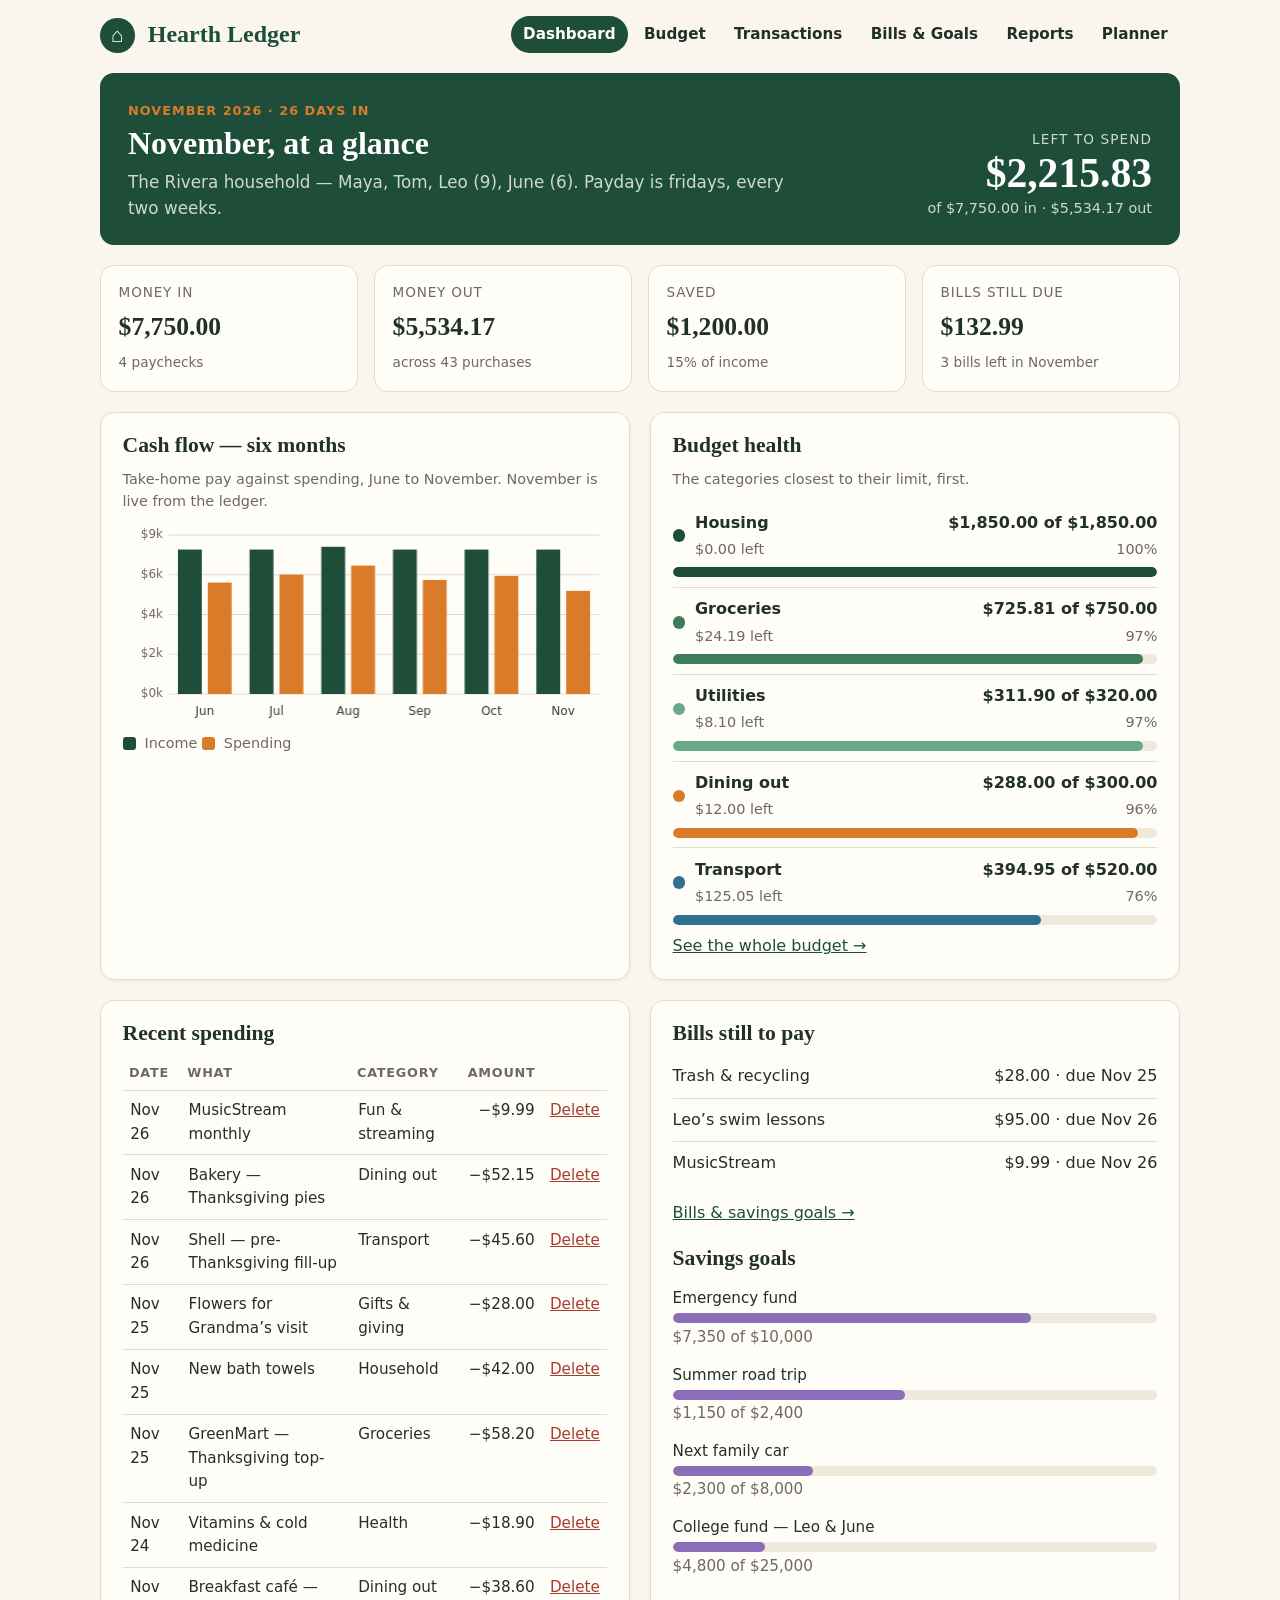
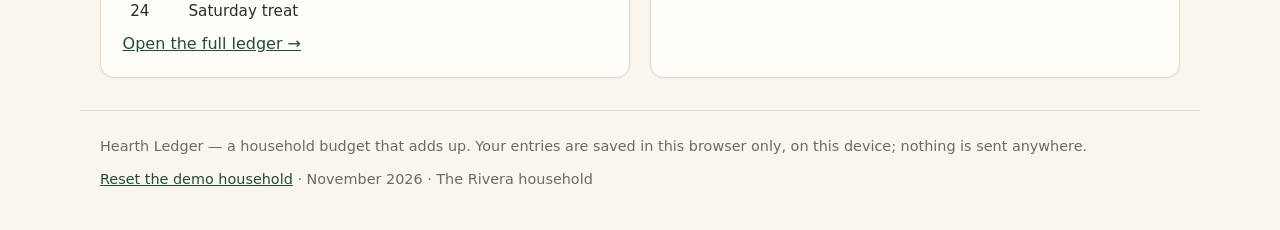
==== reference/app/index.html @ 168742b7 "Reference files for Doubao round 1 optimization (household budget)" ====
<!doctype html>
<html lang="en">
<head>
<meta charset="utf-8">
<meta name="viewport" content="width=device-width, initial-scale=1">
<meta name="description" content="Hearth Ledger — a household budget site: the month at a glance, budgets by category, a ledger, bills, savings goals, reports and a 50/30/20 planner. Runs offline, from its own files.">
<title>Hearth Ledger — a household budget that adds up</title>
<link rel="icon" href="favicon.svg" type="image/svg+xml">
<link rel="stylesheet" href="style.css">
<script type="module" src="main.js"></script>
</head>
<body>
<header class="site-header">
  <a class="brand" href="#/"><span class="brand-mark" aria-hidden="true">⌂</span> Hearth Ledger</a>
  <nav class="site-nav" aria-label="Sections">
    <a href="#/">Dashboard</a>
    <a href="#/budget">Budget</a>
    <a href="#/transactions">Transactions</a>
    <a href="#/bills">Bills &amp; Goals</a>
    <a href="#/reports">Reports</a>
    <a href="#/plan">Planner</a>
  </nav>
</header>
<main id="app" class="page"></main>
<footer class="site-footer">
  <p>Hearth Ledger — a household budget that adds up. Your entries are saved in this browser only, on this device; nothing is sent anywhere.</p>
  <p><button class="link-button" data-action="reset-data">Reset the demo household</button> · November 2026 · The Rivera household</p>
</footer>
</body>
</html>
---- reference/app/style.css ----
/* Hearth Ledger — the look.
 *
 * Warm paper, deep green, amber: a kitchen-table ledger, not a bank portal.
 * System fonts only, so the site needs no font files and no network.
 * Layout: a centred column, cards for each block, two-column grids that
 * collapse to one column on a phone. */

:root {
  --paper: #faf6ee;
  --card: #fffdf8;
  --ink: #22302a;
  --muted: #6f6a5e;
  --line: #e3dccb;
  --green: #1e4d3a;
  --green-soft: #e7efe9;
  --amber: #d97b29;
  --amber-soft: #fbeed9;
  --red: #a63d2f;
  --purple: #8a6fb8;
  --radius: 14px;
}

* { box-sizing: border-box; }

body {
  margin: 0;
  background: var(--paper);
  color: var(--ink);
  font: 16px/1.55 system-ui, -apple-system, "Segoe UI", sans-serif;
}

h1, h2, h3 {
  font-family: Georgia, "Times New Roman", serif;
  line-height: 1.2;
  margin: 0 0 0.4em;
}

h1 { font-size: 2rem; }
h2 { font-size: 1.35rem; }
h3 { font-size: 1.1rem; }

p { margin: 0 0 0.75em; }
p:last-child { margin-bottom: 0; }

a { color: var(--green); }
a:hover { color: var(--amber); }

button { font: inherit; cursor: pointer; }

/* --- Header and footer --- */

.site-header {
  display: flex;
  align-items: center;
  justify-content: space-between;
  gap: 1rem;
  flex-wrap: wrap;
  max-width: 1120px;
  margin: 0 auto;
  padding: 1rem 1.25rem 0.75rem;
}

.brand {
  font-family: Georgia, "Times New Roman", serif;
  font-size: 1.5rem;
  font-weight: 700;
  color: var(--green);
  text-decoration: none;
  white-space: nowrap;
}

.brand-mark {
  display: inline-block;
  width: 1.7em;
  height: 1.7em;
  line-height: 1.7em;
  text-align: center;
  background: var(--green);
  color: #fff;
  border-radius: 50%;
  font-size: 0.85em;
  margin-right: 0.35em;
}

.site-nav {
  display: flex;
  gap: 0.25rem;
  flex-wrap: wrap;
}

.site-nav a {
  padding: 0.45em 0.8em;
  border-radius: 999px;
  text-decoration: none;
  color: var(--ink);
  font-weight: 600;
  font-size: 0.95rem;
}

.site-nav a:hover { background: var(--green-soft); }
.site-nav a.active { background: var(--green); color: #fff; }

.site-footer {
  max-width: 1120px;
  margin: 0 auto;
  padding: 1.5rem 1.25rem 2.5rem;
  color: var(--muted);
  font-size: 0.9rem;
  border-top: 1px solid var(--line);
}

/* --- Page layout --- */

.page {
  max-width: 1120px;
  margin: 0 auto;
  padding: 0.5rem 1.25rem 2rem;
}

.page-head { margin: 0.5rem 0 1.25rem; }
.eyebrow {
  text-transform: uppercase;
  letter-spacing: 0.08em;
  font-size: 0.8rem;
  font-weight: 700;
  color: var(--amber);
  margin-bottom: 0.25em;
}
.lede { color: var(--muted); font-size: 1.05rem; max-width: 62ch; }
.hint { color: var(--muted); font-size: 0.9rem; }

.card {
  background: var(--card);
  border: 1px solid var(--line);
  border-radius: var(--radius);
  padding: 1.25rem 1.35rem;
  box-shadow: 0 1px 3px rgb(34 48 42 / 0.06);
}

.grid-two {
  display: grid;
  grid-template-columns: 1fr 1fr;
  gap: 1.25rem;
  margin-bottom: 1.25rem;
}

/* Grid and flex children must be allowed to shrink below their content's
 * intrinsic width, or a wide canvas or table forces the page wider than a
 * phone: the chart canvas is 640 wide by attribute but draws at whatever
 * width its card gives it. */
.grid-two > *, .stats > * { min-width: 0; }

section { margin-bottom: 1.25rem; }
section:last-child { margin-bottom: 0; }

/* --- Dashboard hero --- */

.hero {
  display: flex;
  justify-content: space-between;
  align-items: flex-end;
  gap: 1.5rem;
  flex-wrap: wrap;
  background: var(--green);
  color: #f4efe4;
  border-radius: var(--radius);
  padding: 1.75rem 1.75rem 1.5rem;
  margin-bottom: 1.25rem;
}

.hero h1 { color: #fff; margin-bottom: 0.2em; }
.hero .lede { color: #cfd8cf; margin-bottom: 0; }
.hero-left { text-align: right; }
.hero-label { display: block; font-size: 0.85rem; text-transform: uppercase; letter-spacing: 0.08em; color: #cfd8cf; }
.hero-amount { display: block; font-family: Georgia, "Times New Roman", serif; font-size: 2.6rem; font-weight: 700; color: #fff; line-height: 1.1; }
.hero-sub { font-size: 0.9rem; color: #cfd8cf; }

/* --- Stat cards --- */

.stats {
  display: grid;
  grid-template-columns: repeat(4, 1fr);
  gap: 1rem;
  margin-bottom: 1.25rem;
}

.stat {
  background: var(--card);
  border: 1px solid var(--line);
  border-radius: var(--radius);
  padding: 1rem 1.1rem;
}

.stat span { display: block; color: var(--muted); font-size: 0.85rem; text-transform: uppercase; letter-spacing: 0.06em; }
.stat strong { display: block; font-family: Georgia, "Times New Roman", serif; font-size: 1.6rem; margin: 0.15em 0; }
.stat small { color: var(--muted); font-size: 0.85rem; }

/* --- Bars --- */

.bar {
  height: 10px;
  background: #efe9db;
  border-radius: 999px;
  overflow: hidden;
}

.bar > span { display: block; height: 100%; border-radius: 999px; }
.bar.big { height: 16px; }
.bar-over { background: #f6ddd6; }

.cat-row {
  display: grid;
  grid-template-columns: auto 1fr auto;
  grid-template-areas:
    "dot name figures"
    "dot status pct"
    "bar bar bar";
  column-gap: 0.6rem;
  row-gap: 0.15rem;
  padding: 0.6rem 0;
  border-bottom: 1px solid var(--line);
  align-items: center;
}

.cat-row:last-of-type { border-bottom: 0; }
.cat-row .dot { grid-area: dot; }
.cat-row .cat-name { grid-area: name; font-weight: 600; }
.cat-row .cat-figures { grid-area: figures; font-weight: 600; text-align: right; }
.cat-row .cat-status { grid-area: status; color: var(--muted); font-size: 0.9rem; }
.cat-row .cat-pct { grid-area: pct; color: var(--muted); font-size: 0.9rem; text-align: right; }
.cat-row .bar { grid-area: bar; margin-top: 0.3rem; }

.dot {
  display: inline-block;
  width: 0.8em;
  height: 0.8em;
  border-radius: 50%;
  vertical-align: middle;
}

.over { color: var(--red); font-weight: 600; }
.good { color: var(--green); font-weight: 600; }
.paid { color: var(--green); font-weight: 600; }
.due { color: var(--amber); font-weight: 600; }

/* --- Tables --- */

.table-scroll { overflow-x: auto; }

table.ledger { width: 100%; border-collapse: collapse; font-size: 0.95rem; }
table.ledger th, table.ledger td { padding: 0.55em 0.5em; text-align: left; border-bottom: 1px solid var(--line); vertical-align: top; }
table.ledger th { color: var(--muted); font-size: 0.8rem; text-transform: uppercase; letter-spacing: 0.06em; }
table.ledger td.amount { text-align: right; font-variant-numeric: tabular-nums; white-space: nowrap; }
table.ledger td.amount.expense { color: var(--ink); }
table.ledger td.amount.income { color: var(--green); font-weight: 600; }
table.ledger tr:last-child td { border-bottom: 0; }
td.empty { color: var(--muted); text-align: center; padding: 1.5em 0; }

/* --- Forms and buttons --- */

.button {
  background: var(--green);
  color: #fff;
  border: 0;
  border-radius: 999px;
  padding: 0.55em 1.2em;
  font-weight: 600;
  white-space: nowrap;
}

.button:hover { background: #16392c; }
.button.small { padding: 0.35em 0.9em; font-size: 0.9rem; }

.link-button {
  background: none;
  border: 0;
  padding: 0;
  color: var(--green);
  text-decoration: underline;
  font-size: inherit;
}

.link-button.danger { color: var(--red); }
.link-button:hover { color: var(--amber); }

label { font-weight: 600; font-size: 0.95rem; }

input, select {
  font: inherit;
  color: var(--ink);
  background: #fff;
  border: 1px solid #cfc8b4;
  border-radius: 8px;
  padding: 0.45em 0.6em;
  width: 100%;
  margin-top: 0.25em;
}

input:focus, select:focus { outline: 2px solid var(--green); outline-offset: 1px; }

.form-grid {
  display: grid;
  grid-template-columns: repeat(auto-fit, minmax(180px, 1fr));
  gap: 0.9rem;
  align-items: end;
}

.form-card h3 { margin-bottom: 0.8rem; }

.filter-row {
  display: flex;
  gap: 1rem;
  flex-wrap: wrap;
  margin-bottom: 1rem;
}

.filter-row label { flex: 1; min-width: 200px; }

/* --- Budget page --- */

.total-bar-card { margin-bottom: 1.25rem; }
.total-bar-head { display: flex; justify-content: space-between; gap: 1rem; flex-wrap: wrap; margin-bottom: 0.6rem; }

.budget-grid {
  display: grid;
  grid-template-columns: repeat(auto-fill, minmax(280px, 1fr));
  gap: 1rem;
  margin-bottom: 1.25rem;
}

.budget-card header { display: flex; align-items: center; gap: 0.5rem; }
.budget-card header h3 { margin: 0; }
.big-figure { font-family: Georgia, "Times New Roman", serif; font-size: 1.5rem; font-weight: 700; margin: 0.5em 0; }
.big-figure span { font-size: 1rem; font-weight: 400; color: var(--muted); }
.budget-card .bar { margin: 0.5rem 0; }
.limit-edit { display: flex; gap: 0.5rem; align-items: center; margin-top: 0.75rem; }
.limit-edit input { width: 7em; margin-top: 0; }

/* --- Bills and goals --- */

.bill-list { list-style: none; margin: 0 0 1rem; padding: 0; }
.bill-list li {
  display: flex;
  justify-content: space-between;
  gap: 1rem;
  padding: 0.55em 0;
  border-bottom: 1px solid var(--line);
}
.bill-list li:last-child { border-bottom: 0; }

.subhead { margin-top: 1.25rem; }

.goal-mini { display: grid; grid-template-columns: 1fr auto; gap: 0.15rem 0.75rem; align-items: center; padding: 0.45rem 0; font-size: 0.95rem; }
.goal-mini .bar { grid-column: 1 / -1; }
.goal-mini span:last-child { color: var(--muted); }

.goal-card h3 { margin-bottom: 0.2rem; }
.goal-card > p { color: var(--muted); }
.goal-card .bar { margin: 0.5rem 0; }
.contribute-row { display: flex; gap: 0.5rem; flex-wrap: wrap; align-items: center; margin-top: 0.75rem; }
.contribute-custom { display: flex; gap: 0.4rem; align-items: center; }
.contribute-custom label { display: flex; align-items: center; gap: 0.3rem; }
.contribute-custom input { width: 6.5em; margin-top: 0; }

/* --- Reports --- */

.chart { width: 100%; height: auto; display: block; min-width: 0; }
.chart.donut { max-width: 420px; margin: 0 auto; }

.legend { color: var(--muted); font-size: 0.9rem; margin-top: 0.75rem; }
.swatch { display: inline-block; width: 0.9em; height: 0.9em; border-radius: 3px; margin-right: 0.3em; vertical-align: -0.1em; }

.donut-legend { list-style: none; margin: 0.75rem 0 0; padding: 0; columns: 2; column-gap: 1.5rem; }
.donut-legend li { display: flex; gap: 0.4rem; align-items: baseline; padding: 0.2em 0; break-inside: avoid; }
.donut-legend strong { margin-left: auto; font-variant-numeric: tabular-nums; }

.insights { margin: 0.5rem 0 0; padding-left: 1.2rem; }
.insights li { margin-bottom: 0.55em; }

/* --- Planner --- */

.planner-inputs { grid-template-columns: repeat(auto-fit, minmax(200px, 1fr)); }
.plan-row {
  display: flex;
  justify-content: space-between;
  gap: 1.5rem;
  flex-wrap: wrap;
  padding: 1rem 0;
  border-top: 1px solid var(--line);
}
.plan-row p { color: var(--muted); margin: 0.25em 0 0; max-width: 52ch; }
.plan-figures { display: flex; flex-direction: column; gap: 0.2rem; text-align: right; min-width: 15em; }

/* --- Phone layout --- */

@media (max-width: 760px) {
  body { font-size: 15px; }
  h1 { font-size: 1.6rem; }
  .grid-two { grid-template-columns: 1fr; }
  .stats { grid-template-columns: 1fr 1fr; }
  .site-header { padding: 0.75rem 1rem 0.5rem; }
  .site-nav { overflow-x: auto; flex-wrap: nowrap; padding-bottom: 0.25rem; }
  .site-nav a { white-space: nowrap; }
  .hero { padding: 1.25rem; }
  .hero-left { text-align: left; }
  .hero-amount { font-size: 2.1rem; }
  .donut-legend { columns: 1; }
  table.ledger { font-size: 0.88rem; }
  table.ledger th:nth-child(3), table.ledger td:nth-child(3) { display: none; }
  .page { padding: 0.25rem 1rem 1.5rem; }
}
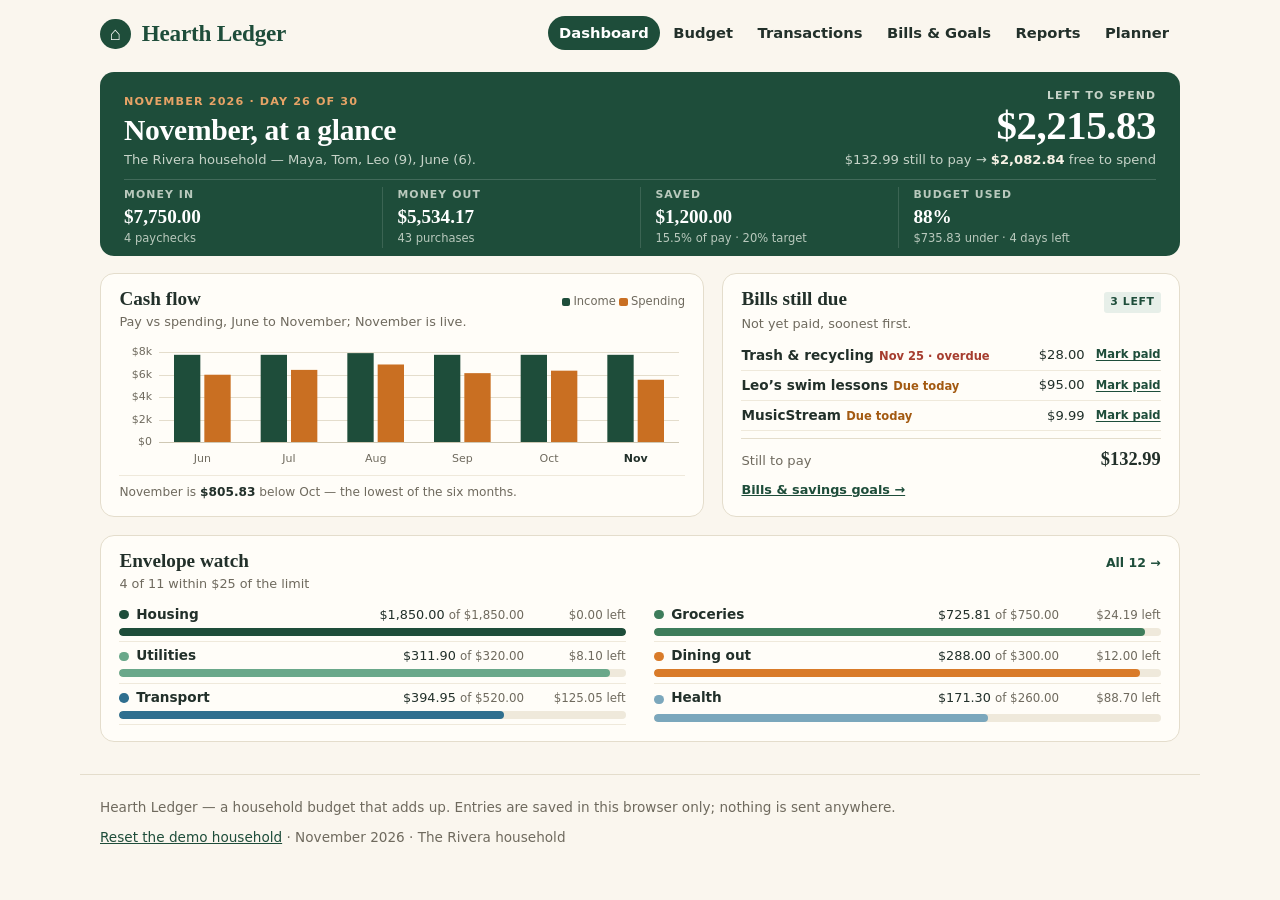
==== commit 9d9ed702: "Reference files for Hearth Ledger round 2 (from main 54934ea)" ====
--- a/reference/app/index.html
+++ b/reference/app/index.html
@@ -3,7 +3,7 @@
 <head>
 <meta charset="utf-8">
 <meta name="viewport" content="width=device-width, initial-scale=1">
-<meta name="description" content="Hearth Ledger — a household budget site: the month at a glance, budgets by category, a ledger, bills, savings goals, reports and a 50/30/20 planner. Runs offline, from its own files.">
+<meta name="description" content="Hearth Ledger — a household budget that adds up: the month at a glance, envelopes, a ledger, bills, savings goals, reports and a 50/30/20 planner. Offline, from its own files.">
 <title>Hearth Ledger — a household budget that adds up</title>
 <link rel="icon" href="favicon.svg" type="image/svg+xml">
 <link rel="stylesheet" href="style.css">
@@ -23,8 +23,8 @@
 </header>
 <main id="app" class="page"></main>
 <footer class="site-footer">
-  <p>Hearth Ledger — a household budget that adds up. Your entries are saved in this browser only, on this device; nothing is sent anywhere.</p>
-  <p><button class="link-button" data-action="reset-data">Reset the demo household</button> · November 2026 · The Rivera household</p>
+  <p>Hearth Ledger — a household budget that adds up. Entries are saved in this browser only; nothing is sent anywhere.</p>
+  <p><button class="link-button" data-action="reset-data">Reset the demo household</button> &middot; November 2026 &middot; The Rivera household</p>
 </footer>
 </body>
 </html>
--- a/reference/app/style.css
+++ b/reference/app/style.css
@@ -1,411 +1,256 @@
-/* Hearth Ledger — the look.
- *
- * Warm paper, deep green, amber: a kitchen-table ledger, not a bank portal.
- * System fonts only, so the site needs no font files and no network.
- * Layout: a centred column, cards for each block, two-column grids that
- * collapse to one column on a phone. */
+/* Hearth Ledger — warm paper, deep green, amber: a kitchen-table ledger.
+   System fonts only; one centred column, cards that stack on a phone. */
 
 :root {
   --paper: #faf6ee;
   --card: #fffdf8;
   --ink: #22302a;
   --muted: #6f6a5e;
-  --line: #e3dccb;
+  --line: #e4ddcc;
+  --line-soft: #efe9db;
   --green: #1e4d3a;
   --green-soft: #e7efe9;
-  --amber: #d97b29;
-  --amber-soft: #fbeed9;
+  --amber: #c96f22;
   --red: #a63d2f;
   --purple: #8a6fb8;
   --radius: 14px;
+  --sans: "Lato", "Segoe UI", system-ui, -apple-system, sans-serif;
+  --serif: "Iowan Old Style", "Bitstream Charter", Georgia, "Times New Roman", serif;
 }
 
 * { box-sizing: border-box; }
-
-body {
-  margin: 0;
-  background: var(--paper);
-  color: var(--ink);
-  font: 16px/1.55 system-ui, -apple-system, "Segoe UI", sans-serif;
+body { margin: 0; background: var(--paper); color: var(--ink); font: 16px/1.5 var(--sans); }
+
+h1, h2, h3 { font-family: var(--serif); line-height: 1.15; margin: 0 0 0.35em; }
+h1 { font-size: 2rem; }
+h2 { font-size: 1.2rem; }
+h3 { font-size: 1rem; }
+p { margin: 0 0 0.7em; }
+p:last-child { margin-bottom: 0; }
+a { color: var(--green); text-decoration-thickness: 1px; }
+a:hover { color: var(--amber); }
+button { font: inherit; cursor: pointer; }
+
+.micro { display: block; font-size: 0.68rem; font-weight: 700; letter-spacing: 0.1em; text-transform: uppercase; color: var(--muted); }
+
+/* Header, footer, page frame */
+
+.site-header { display: flex; align-items: center; justify-content: space-between; gap: 1rem; flex-wrap: wrap; max-width: 1120px; margin: 0 auto; padding: 1rem 1.25rem 0.85rem; }
+.brand { font-family: var(--serif); font-size: 1.45rem; font-weight: 700; color: var(--green); text-decoration: none; white-space: nowrap; letter-spacing: -0.01em; }
+.brand-mark { display: inline-block; width: 1.65em; height: 1.65em; line-height: 1.65em; text-align: center; background: var(--green); color: #fff; border-radius: 50%; font-size: 0.8em; margin-right: 0.3em; vertical-align: 0.08em; }
+.site-nav { display: flex; gap: 0.15rem; }
+.site-nav a { padding: 0.4em 0.75em; border-radius: 999px; text-decoration: none; color: var(--ink); font-weight: 700; font-size: 0.92rem; }
+.site-nav a:hover { background: var(--green-soft); color: var(--green); }
+.site-nav a.active { background: var(--green); color: #fff; }
+.site-footer { max-width: 1120px; margin: 0 auto; padding: 1.4rem 1.25rem 2.5rem; color: var(--muted); font-size: 0.85rem; border-top: 1px solid var(--line); }
+.site-footer .link-button { color: var(--green); }
+
+.page { max-width: 1120px; margin: 0 auto; padding: 0.5rem 1.25rem 2rem; }
+.page-head { margin: 0.4rem 0 1.1rem; }
+.page-head .lede { max-width: 68ch; }
+.eyebrow { text-transform: uppercase; letter-spacing: 0.1em; font-size: 0.7rem; font-weight: 700; color: var(--amber); margin: 0 0 0.35em; }
+.lede { color: var(--muted); }
+.hint { color: var(--muted); font-size: 0.85rem; }
+.section-head p { font-size: 0.85rem; }
+
+.card { background: var(--card); border: 1px solid var(--line); border-radius: var(--radius); padding: 0.88rem 1.15rem 0.95rem; }
+.card-head { display: flex; align-items: baseline; justify-content: space-between; gap: 0.75rem; }
+.card-head h2 { margin: 0; }
+.card-note { color: var(--muted); font-size: 0.8rem; margin: 0.1em 0 0.55em; }
+.card-link { font-size: 0.78rem; font-weight: 700; white-space: nowrap; text-decoration: none; }
+.card-link:hover { text-decoration: underline; }
+.card-foot { margin: 0.55em 0 0; font-size: 0.8rem; font-weight: 700; }
+.chip { font-size: 0.68rem; font-weight: 700; letter-spacing: 0.06em; text-transform: uppercase; padding: 0.2em 0.55em; border-radius: 3px; background: var(--green-soft); color: var(--green); white-space: nowrap; }
+.row { display: grid; gap: 1.1rem; margin-top: 1.1rem; }
+.row-main { grid-template-columns: 1.32fr 1fr; }
+
+/* Dashboard band */
+
+.board { background: var(--green); color: #f2ede1; border-radius: var(--radius); padding: 1rem 1.5rem 0; }
+.board-top { display: flex; justify-content: space-between; align-items: flex-end; gap: 1.5rem; flex-wrap: wrap; padding-bottom: 0.55rem; }
+.board .eyebrow { color: #e7a366; margin-bottom: 0.22em; }
+.board h1 { color: #fff; font-size: 1.85rem; line-height: 1.1; margin: 0; letter-spacing: -0.01em; }
+.board-note { color: #c6d3c8; font-size: 0.82rem; margin: 0.3em 0 0; }
+.board-money { text-align: right; }
+.board-money .micro { color: #c6d3c8; }
+.board-money strong { display: block; font-family: var(--serif); font-size: 2.55rem; line-height: 1.05; color: #fff; letter-spacing: -0.01em; }
+.board-sub { display: block; font-size: 0.82rem; color: #c6d3c8; margin-top: 0.2em; }
+.board-sub b { color: #f7f2e6; }
+.board-strip { display: grid; grid-template-columns: repeat(4, 1fr); border-top: 1px solid rgb(255 255 255 / 0.16); padding: 0.45rem 0 0.5rem; }
+.board-strip > div { padding: 0 0.9rem; border-left: 1px solid rgb(255 255 255 / 0.13); }
+.board-strip > div:first-child { padding-left: 0; border-left: 0; }
+.board-strip .micro { color: #b9c9bd; }
+.board-strip strong { display: block; font-family: var(--serif); font-size: 1.2rem; line-height: 1.25; color: #fff; margin: 0.12em 0 0.05em; }
+.board-strip small { display: block; font-size: 0.72rem; color: #b9c9bd; }
+
+/* Dots, bars, tags */
+
+.dot { display: inline-block; width: 0.6em; height: 0.6em; border-radius: 50%; flex: none; }
+.dot-in { background: var(--green); }
+.bar { height: 8px; background: var(--line-soft); border-radius: 999px; overflow: hidden; }
+.bar > span { display: block; height: 100%; border-radius: 999px; }
+.bar-over { background: #f3d8d1; }
+.over { color: var(--red); font-weight: 700; }
+.good { color: var(--green); font-weight: 700; }
+.today { color: #a35a12; font-weight: 700; white-space: nowrap; }
+
+/* Envelope rows: name, figures, and a bar under the line */
+
+.env { display: grid; grid-template-columns: 0.6em minmax(0, 1fr) auto 5.9em; grid-template-areas: "dot name figure left" "bar bar bar bar"; column-gap: 0.45rem; align-items: baseline; padding: 0.34rem 0; border-bottom: 1px solid var(--line-soft); }
+.env:last-child { border-bottom: 0; padding-bottom: 0; }
+.env .dot { grid-area: dot; align-self: center; }
+.env-name { grid-area: name; font-weight: 700; font-size: 0.85rem; line-height: 1.3; overflow: hidden; text-overflow: ellipsis; white-space: nowrap; }
+.env-figure { grid-area: figure; font-size: 0.8rem; line-height: 1.3; white-space: nowrap; }
+.env-figure .of { color: var(--muted); font-size: 0.74rem; }
+.env-left { grid-area: left; font-size: 0.74rem; line-height: 1.3; color: var(--muted); text-align: right; white-space: nowrap; }
+.env .bar { grid-area: bar; margin-top: 0.26rem; }
+.env-grid { display: grid; grid-template-columns: 1fr 1fr; column-gap: 1.8rem; }
+
+/* Bills on the dashboard */
+
+.bill-rows { list-style: none; margin: 0; padding: 0; }
+.bill-row { display: grid; grid-template-columns: minmax(0, 1fr) 4.7em auto; gap: 0.7rem; align-items: center; padding: 0.28rem 0; border-bottom: 1px solid var(--line-soft); }
+.bill-name { font-size: 0.85rem; font-weight: 600; overflow: hidden; text-overflow: ellipsis; white-space: nowrap; }
+.bill-name span { font-size: 0.72rem; font-weight: 700; margin-left: 0.45em; }
+.bill-amount { font-size: 0.82rem; text-align: right; }
+.total-line { display: flex; justify-content: space-between; align-items: baseline; gap: 1rem; margin-top: 0.45rem; padding-top: 0.38rem; border-top: 1px solid var(--line); font-size: 0.82rem; color: var(--muted); }
+.total-line strong { font-family: var(--serif); font-size: 1.15rem; color: var(--ink); }
+.all-paid { font-size: 0.85rem; color: var(--green); padding: 0.6rem 0; }
+.act-link { white-space: nowrap; background: none; border: 0; padding: 0.1em 0; font-size: 0.72rem; font-weight: 700; color: var(--green); text-decoration: underline; text-underline-offset: 2px; }
+.act-link:hover { color: var(--amber); }
+
+.legend { margin: 0; font-size: 0.72rem; color: var(--muted); white-space: nowrap; }
+.sw { display: inline-block; width: 0.7em; height: 0.7em; border-radius: 2px; margin-right: 0.3em; vertical-align: -0.05em; }
+.sw-in { background: var(--green); }
+.sw-out { background: var(--amber); }
+.takeaway { font-size: 0.76rem; color: var(--muted); margin: 0.55rem 0 0; border-top: 1px solid var(--line-soft); padding-top: 0.45rem; }
+.takeaway b { color: var(--ink); }
+
+/* Charts */
+
+.chart { width: 100%; display: block; min-width: 0; }
+.chart-flow { height: 128px; }
+.chart-donut { height: 290px; max-width: 360px; margin: 0.3rem auto 0; }
+
+/* Tables, buttons, forms */
+
+.table-scroll { overflow-x: auto; }
+table.ledger { width: 100%; border-collapse: collapse; font-size: 0.85rem; }
+table.ledger th, table.ledger td { padding: 0.45em; text-align: left; border-bottom: 1px solid var(--line-soft); vertical-align: middle; }
+table.ledger th { color: var(--muted); font-size: 0.68rem; text-transform: uppercase; letter-spacing: 0.07em; }
+table.ledger .when { color: var(--muted); white-space: nowrap; font-size: 0.78rem; }
+table.ledger .cat { color: var(--muted); font-size: 0.78rem; }
+table.ledger .dot { margin-right: 0.4em; }
+table.ledger td.amount, table.ledger th.amount { text-align: right; white-space: nowrap; }
+table.ledger td.amount.income { color: var(--green); font-weight: 700; }
+table.ledger .act { text-align: right; width: 1%; }
+table.ledger tr:last-child td { border-bottom: 0; }
+td.empty { color: var(--muted); padding: 1.6em 0; }
+.tx-table td:nth-child(1) { width: 5.2em; }
+.tx-table td:nth-child(3) { width: 8.6em; }
+.tx-table td:nth-child(4) { width: 8em; }
+.tx-table td:nth-child(5) { width: 4.6em; }
+.bills-table td:nth-child(2) { width: 8.4em; }
+.bills-table td:nth-child(3) { width: 5.6em; }
+.bills-table td:nth-child(4) { width: 5.4em; }
+.bills-table td:nth-child(5) { width: 8.2em; }
+
+.button { background: var(--green); color: #fff; border: 0; border-radius: 999px; padding: 0.5em 1.1em; font-weight: 700; font-size: 0.85rem; white-space: nowrap; }
+.button:hover { background: #16392c; }
+.button.small { padding: 0.28em 0.8em; font-size: 0.76rem; }
+.button-ghost { background: transparent; color: var(--green); box-shadow: inset 0 0 0 1px var(--line); }
+.button-ghost:hover { background: var(--green-soft); }
+.link-button { background: none; border: 0; padding: 0; color: var(--green); text-decoration: underline; font-size: inherit; }
+.link-button:hover { color: var(--amber); }
+
+label { font-weight: 700; font-size: 0.8rem; }
+input, select { font: inherit; color: var(--ink); background: #fff; border: 1px solid #cfc8b4; border-radius: 8px; padding: 0.4em 0.55em; width: 100%; margin-top: 0.25em; font-size: 0.9rem; }
+input:focus, select:focus { outline: 2px solid var(--green); outline-offset: 1px; }
+.form-grid { display: grid; grid-template-columns: repeat(auto-fit, minmax(170px, 1fr)); gap: 0.8rem; align-items: end; }
+.form-card h2 { margin-bottom: 0.7rem; }
+.filter-row { display: flex; gap: 0.9rem; flex-wrap: wrap; margin-bottom: 0.8rem; }
+.filter-row label { flex: 1; min-width: 190px; }
+
+/* Budget page */
+
+.plan-bar { margin-bottom: 1.1rem; padding-bottom: 0.9rem; }
+.plan-head { display: flex; justify-content: space-between; gap: 1rem; flex-wrap: wrap; align-items: baseline; margin-bottom: 0.55rem; }
+.plan-head b { font-family: var(--serif); font-size: 1.05rem; }
+.plan-pct { font-size: 0.8rem; color: var(--muted); }
+.plan-bar .bar { height: 12px; }
+.budget-grid { display: grid; grid-template-columns: repeat(auto-fill, minmax(260px, 1fr)); gap: 0.9rem; margin-bottom: 1.1rem; }
+.envelope-card { padding: 0.9rem 1rem 1rem; }
+.env-head { display: flex; align-items: center; gap: 0.45rem; margin-bottom: 0.2rem; }
+.env-head h3 { margin: 0; font-size: 0.98rem; }
+.env-head .chip { margin-left: auto; }
+.big-figure { font-family: var(--serif); font-size: 1.35rem; font-weight: 700; margin: 0.45em 0 0.4em; }
+.big-figure span { font-family: var(--sans); font-size: 0.78rem; font-weight: 400; color: var(--muted); }
+.envelope-card .bar { margin: 0.35rem 0 0.4rem; }
+.limit-edit { display: flex; gap: 0.4rem; align-items: center; margin-top: 0.6rem; font-size: 0.72rem; color: var(--muted); font-weight: 700; }
+.limit-edit input { width: 5.4em; margin-top: 0; padding: 0.3em 0.45em; font-size: 0.8rem; text-align: right; }
+
+/* Bills and goals */
+
+.section-head { margin: 0.2rem 0 0.8rem; }
+.section-head h2 { margin-bottom: 0.15em; }
+.section-head p { color: var(--muted); margin: 0; }
+.goals-grid { grid-template-columns: repeat(auto-fill, minmax(240px, 1fr)); }
+.goal-note { color: var(--muted); font-size: 0.82rem; }
+.goal-card .big-figure { margin: 0.4em 0 0.45em; }
+.goal-card .bar { margin-bottom: 0.35rem; }
+.contribute-row { display: flex; gap: 0.4rem; flex-wrap: wrap; align-items: center; margin-top: 0.65rem; }
+.contribute-custom { display: flex; gap: 0.35rem; align-items: center; }
+.contribute-custom label { display: flex; align-items: center; gap: 0.25rem; font-size: 0.75rem; }
+.contribute-custom input { width: 5.4em; margin-top: 0; padding: 0.3em 0.4em; font-size: 0.8rem; }
+
+/* Reports and planner */
+
+.donut-legend { list-style: none; margin: 0.6rem 0 0; padding: 0; columns: 2; column-gap: 1.2rem; }
+.donut-legend li { display: flex; gap: 0.35rem; align-items: baseline; padding: 0.16em 0; break-inside: avoid; font-size: 0.8rem; }
+.donut-legend b { margin-left: auto; font-weight: 700; }
+.subhead { margin: 0.85rem 0 0.4rem; }
+.insights { margin: 0; padding-left: 1.1rem; font-size: 0.84rem; }
+.insights li { margin-bottom: 0.4em; }
+.planner-inputs { grid-template-columns: repeat(auto-fit, minmax(180px, 1fr)); }
+.plan-row { display: flex; justify-content: space-between; gap: 1.2rem; flex-wrap: wrap; padding: 0.85rem 0; border-top: 1px solid var(--line-soft); }
+.plan-row p { color: var(--muted); margin: 0.2em 0 0; max-width: 52ch; font-size: 0.85rem; }
+.plan-figures { display: flex; flex-direction: column; gap: 0.15rem; text-align: right; min-width: 13em; font-size: 0.84rem; }
+
+/* Phone layout */
+
+@media (max-width: 780px) {
+  body { font-size: 15px; }
+  .site-header { display: block; padding: 0.85rem 1rem 0.6rem; }
+  .site-nav { display: grid; grid-template-columns: repeat(3, 1fr); gap: 0.3rem; margin-top: 0.6rem; }
+  .site-nav a { text-align: center; padding: 0.45em 0.3em; font-size: 0.82rem; background: #f1ebdd; }
+  .page { padding: 0.3rem 1rem 1.5rem; }
+  h1 { font-size: 1.55rem; }
+  .row-main { grid-template-columns: 1fr; }
+  .row { gap: 0.9rem; margin-top: 0.9rem; }
+  .board { padding: 0.95rem 1.1rem 0; }
+  .board h1 { font-size: 1.5rem; }
+  .board .eyebrow { font-size: 0.64rem; }
+  .board-note { font-size: 0.78rem; }
+  .board-money { text-align: left; width: 100%; }
+  .board-money strong { font-size: 2rem; }
+  .board-sub { font-size: 0.78rem; }
+  .board-strip { grid-template-columns: 1fr 1fr; padding-top: 0.4rem; }
+  .board-strip > div { padding: 0.4rem 0.7rem 0.35rem; }
+  .board-strip > div:nth-child(odd) { padding-left: 0; border-left: 0; }
+  .board-strip > div:nth-child(n + 3) { border-top: 1px solid rgb(255 255 255 / 0.13); }
+  .board-strip strong { font-size: 1.05rem; }
+  .board-strip small { font-size: 0.68rem; }
+  .env-grid { grid-template-columns: 1fr; }
+  .budget-grid, .goals-grid { grid-template-columns: 1fr; }
+  .donut-legend { columns: 1; }
+  table.ledger { font-size: 0.78rem; }
+  table.ledger .cat { display: none; }
+  .tx-table td:nth-child(1) { width: 3.7em; }
+  .tx-table td:nth-child(4) { width: 5.4em; }
+  .tx-table td:nth-child(5) { width: 3.3em; }
+  table.ledger .when { font-size: 0.72rem; }
+  .bill-row { grid-template-columns: 1fr auto; row-gap: 0.2rem; }
+  .bill-name { grid-column: 1 / -1; }
+  .plan-head { flex-direction: column; gap: 0.2rem; }
+  .plan-figures { text-align: left; }
 }
-
-h1, h2, h3 {
-  font-family: Georgia, "Times New Roman", serif;
-  line-height: 1.2;
-  margin: 0 0 0.4em;
-}
-
-h1 { font-size: 2rem; }
-h2 { font-size: 1.35rem; }
-h3 { font-size: 1.1rem; }
-
-p { margin: 0 0 0.75em; }
-p:last-child { margin-bottom: 0; }
-
-a { color: var(--green); }
-a:hover { color: var(--amber); }
-
-button { font: inherit; cursor: pointer; }
-
-/* --- Header and footer --- */
-
-.site-header {
-  display: flex;
-  align-items: center;
-  justify-content: space-between;
-  gap: 1rem;
-  flex-wrap: wrap;
-  max-width: 1120px;
-  margin: 0 auto;
-  padding: 1rem 1.25rem 0.75rem;
-}
-
-.brand {
-  font-family: Georgia, "Times New Roman", serif;
-  font-size: 1.5rem;
-  font-weight: 700;
-  color: var(--green);
-  text-decoration: none;
-  white-space: nowrap;
-}
-
-.brand-mark {
-  display: inline-block;
-  width: 1.7em;
-  height: 1.7em;
-  line-height: 1.7em;
-  text-align: center;
-  background: var(--green);
-  color: #fff;
-  border-radius: 50%;
-  font-size: 0.85em;
-  margin-right: 0.35em;
-}
-
-.site-nav {
-  display: flex;
-  gap: 0.25rem;
-  flex-wrap: wrap;
-}
-
-.site-nav a {
-  padding: 0.45em 0.8em;
-  border-radius: 999px;
-  text-decoration: none;
-  color: var(--ink);
-  font-weight: 600;
-  font-size: 0.95rem;
-}
-
-.site-nav a:hover { background: var(--green-soft); }
-.site-nav a.active { background: var(--green); color: #fff; }
-
-.site-footer {
-  max-width: 1120px;
-  margin: 0 auto;
-  padding: 1.5rem 1.25rem 2.5rem;
-  color: var(--muted);
-  font-size: 0.9rem;
-  border-top: 1px solid var(--line);
-}
-
-/* --- Page layout --- */
-
-.page {
-  max-width: 1120px;
-  margin: 0 auto;
-  padding: 0.5rem 1.25rem 2rem;
-}
-
-.page-head { margin: 0.5rem 0 1.25rem; }
-.eyebrow {
-  text-transform: uppercase;
-  letter-spacing: 0.08em;
-  font-size: 0.8rem;
-  font-weight: 700;
-  color: var(--amber);
-  margin-bottom: 0.25em;
-}
-.lede { color: var(--muted); font-size: 1.05rem; max-width: 62ch; }
-.hint { color: var(--muted); font-size: 0.9rem; }
-
-.card {
-  background: var(--card);
-  border: 1px solid var(--line);
-  border-radius: var(--radius);
-  padding: 1.25rem 1.35rem;
-  box-shadow: 0 1px 3px rgb(34 48 42 / 0.06);
-}
-
-.grid-two {
-  display: grid;
-  grid-template-columns: 1fr 1fr;
-  gap: 1.25rem;
-  margin-bottom: 1.25rem;
-}
-
-/* Grid and flex children must be allowed to shrink below their content's
- * intrinsic width, or a wide canvas or table forces the page wider than a
- * phone: the chart canvas is 640 wide by attribute but draws at whatever
- * width its card gives it. */
-.grid-two > *, .stats > * { min-width: 0; }
-
-section { margin-bottom: 1.25rem; }
-section:last-child { margin-bottom: 0; }
-
-/* --- Dashboard hero --- */
-
-.hero {
-  display: flex;
-  justify-content: space-between;
-  align-items: flex-end;
-  gap: 1.5rem;
-  flex-wrap: wrap;
-  background: var(--green);
-  color: #f4efe4;
-  border-radius: var(--radius);
-  padding: 1.75rem 1.75rem 1.5rem;
-  margin-bottom: 1.25rem;
-}
-
-.hero h1 { color: #fff; margin-bottom: 0.2em; }
-.hero .lede { color: #cfd8cf; margin-bottom: 0; }
-.hero-left { text-align: right; }
-.hero-label { display: block; font-size: 0.85rem; text-transform: uppercase; letter-spacing: 0.08em; color: #cfd8cf; }
-.hero-amount { display: block; font-family: Georgia, "Times New Roman", serif; font-size: 2.6rem; font-weight: 700; color: #fff; line-height: 1.1; }
-.hero-sub { font-size: 0.9rem; color: #cfd8cf; }
-
-/* --- Stat cards --- */
-
-.stats {
-  display: grid;
-  grid-template-columns: repeat(4, 1fr);
-  gap: 1rem;
-  margin-bottom: 1.25rem;
-}
-
-.stat {
-  background: var(--card);
-  border: 1px solid var(--line);
-  border-radius: var(--radius);
-  padding: 1rem 1.1rem;
-}
-
-.stat span { display: block; color: var(--muted); font-size: 0.85rem; text-transform: uppercase; letter-spacing: 0.06em; }
-.stat strong { display: block; font-family: Georgia, "Times New Roman", serif; font-size: 1.6rem; margin: 0.15em 0; }
-.stat small { color: var(--muted); font-size: 0.85rem; }
-
-/* --- Bars --- */
-
-.bar {
-  height: 10px;
-  background: #efe9db;
-  border-radius: 999px;
-  overflow: hidden;
-}
-
-.bar > span { display: block; height: 100%; border-radius: 999px; }
-.bar.big { height: 16px; }
-.bar-over { background: #f6ddd6; }
-
-.cat-row {
-  display: grid;
-  grid-template-columns: auto 1fr auto;
-  grid-template-areas:
-    "dot name figures"
-    "dot status pct"
-    "bar bar bar";
-  column-gap: 0.6rem;
-  row-gap: 0.15rem;
-  padding: 0.6rem 0;
-  border-bottom: 1px solid var(--line);
-  align-items: center;
-}
-
-.cat-row:last-of-type { border-bottom: 0; }
-.cat-row .dot { grid-area: dot; }
-.cat-row .cat-name { grid-area: name; font-weight: 600; }
-.cat-row .cat-figures { grid-area: figures; font-weight: 600; text-align: right; }
-.cat-row .cat-status { grid-area: status; color: var(--muted); font-size: 0.9rem; }
-.cat-row .cat-pct { grid-area: pct; color: var(--muted); font-size: 0.9rem; text-align: right; }
-.cat-row .bar { grid-area: bar; margin-top: 0.3rem; }
-
-.dot {
-  display: inline-block;
-  width: 0.8em;
-  height: 0.8em;
-  border-radius: 50%;
-  vertical-align: middle;
-}
-
-.over { color: var(--red); font-weight: 600; }
-.good { color: var(--green); font-weight: 600; }
-.paid { color: var(--green); font-weight: 600; }
-.due { color: var(--amber); font-weight: 600; }
-
-/* --- Tables --- */
-
-.table-scroll { overflow-x: auto; }
-
-table.ledger { width: 100%; border-collapse: collapse; font-size: 0.95rem; }
-table.ledger th, table.ledger td { padding: 0.55em 0.5em; text-align: left; border-bottom: 1px solid var(--line); vertical-align: top; }
-table.ledger th { color: var(--muted); font-size: 0.8rem; text-transform: uppercase; letter-spacing: 0.06em; }
-table.ledger td.amount { text-align: right; font-variant-numeric: tabular-nums; white-space: nowrap; }
-table.ledger td.amount.expense { color: var(--ink); }
-table.ledger td.amount.income { color: var(--green); font-weight: 600; }
-table.ledger tr:last-child td { border-bottom: 0; }
-td.empty { color: var(--muted); text-align: center; padding: 1.5em 0; }
-
-/* --- Forms and buttons --- */
-
-.button {
-  background: var(--green);
-  color: #fff;
-  border: 0;
-  border-radius: 999px;
-  padding: 0.55em 1.2em;
-  font-weight: 600;
-  white-space: nowrap;
-}
-
-.button:hover { background: #16392c; }
-.button.small { padding: 0.35em 0.9em; font-size: 0.9rem; }
-
-.link-button {
-  background: none;
-  border: 0;
-  padding: 0;
-  color: var(--green);
-  text-decoration: underline;
-  font-size: inherit;
-}
-
-.link-button.danger { color: var(--red); }
-.link-button:hover { color: var(--amber); }
-
-label { font-weight: 600; font-size: 0.95rem; }
-
-input, select {
-  font: inherit;
-  color: var(--ink);
-  background: #fff;
-  border: 1px solid #cfc8b4;
-  border-radius: 8px;
-  padding: 0.45em 0.6em;
-  width: 100%;
-  margin-top: 0.25em;
-}
-
-input:focus, select:focus { outline: 2px solid var(--green); outline-offset: 1px; }
-
-.form-grid {
-  display: grid;
-  grid-template-columns: repeat(auto-fit, minmax(180px, 1fr));
-  gap: 0.9rem;
-  align-items: end;
-}
-
-.form-card h3 { margin-bottom: 0.8rem; }
-
-.filter-row {
-  display: flex;
-  gap: 1rem;
-  flex-wrap: wrap;
-  margin-bottom: 1rem;
-}
-
-.filter-row label { flex: 1; min-width: 200px; }
-
-/* --- Budget page --- */
-
-.total-bar-card { margin-bottom: 1.25rem; }
-.total-bar-head { display: flex; justify-content: space-between; gap: 1rem; flex-wrap: wrap; margin-bottom: 0.6rem; }
-
-.budget-grid {
-  display: grid;
-  grid-template-columns: repeat(auto-fill, minmax(280px, 1fr));
-  gap: 1rem;
-  margin-bottom: 1.25rem;
-}
-
-.budget-card header { display: flex; align-items: center; gap: 0.5rem; }
-.budget-card header h3 { margin: 0; }
-.big-figure { font-family: Georgia, "Times New Roman", serif; font-size: 1.5rem; font-weight: 700; margin: 0.5em 0; }
-.big-figure span { font-size: 1rem; font-weight: 400; color: var(--muted); }
-.budget-card .bar { margin: 0.5rem 0; }
-.limit-edit { display: flex; gap: 0.5rem; align-items: center; margin-top: 0.75rem; }
-.limit-edit input { width: 7em; margin-top: 0; }
-
-/* --- Bills and goals --- */
-
-.bill-list { list-style: none; margin: 0 0 1rem; padding: 0; }
-.bill-list li {
-  display: flex;
-  justify-content: space-between;
-  gap: 1rem;
-  padding: 0.55em 0;
-  border-bottom: 1px solid var(--line);
-}
-.bill-list li:last-child { border-bottom: 0; }
-
-.subhead { margin-top: 1.25rem; }
-
-.goal-mini { display: grid; grid-template-columns: 1fr auto; gap: 0.15rem 0.75rem; align-items: center; padding: 0.45rem 0; font-size: 0.95rem; }
-.goal-mini .bar { grid-column: 1 / -1; }
-.goal-mini span:last-child { color: var(--muted); }
-
-.goal-card h3 { margin-bottom: 0.2rem; }
-.goal-card > p { color: var(--muted); }
-.goal-card .bar { margin: 0.5rem 0; }
-.contribute-row { display: flex; gap: 0.5rem; flex-wrap: wrap; align-items: center; margin-top: 0.75rem; }
-.contribute-custom { display: flex; gap: 0.4rem; align-items: center; }
-.contribute-custom label { display: flex; align-items: center; gap: 0.3rem; }
-.contribute-custom input { width: 6.5em; margin-top: 0; }
-
-/* --- Reports --- */
-
-.chart { width: 100%; height: auto; display: block; min-width: 0; }
-.chart.donut { max-width: 420px; margin: 0 auto; }
-
-.legend { color: var(--muted); font-size: 0.9rem; margin-top: 0.75rem; }
-.swatch { display: inline-block; width: 0.9em; height: 0.9em; border-radius: 3px; margin-right: 0.3em; vertical-align: -0.1em; }
-
-.donut-legend { list-style: none; margin: 0.75rem 0 0; padding: 0; columns: 2; column-gap: 1.5rem; }
-.donut-legend li { display: flex; gap: 0.4rem; align-items: baseline; padding: 0.2em 0; break-inside: avoid; }
-.donut-legend strong { margin-left: auto; font-variant-numeric: tabular-nums; }
-
-.insights { margin: 0.5rem 0 0; padding-left: 1.2rem; }
-.insights li { margin-bottom: 0.55em; }
-
-/* --- Planner --- */
-
-.planner-inputs { grid-template-columns: repeat(auto-fit, minmax(200px, 1fr)); }
-.plan-row {
-  display: flex;
-  justify-content: space-between;
-  gap: 1.5rem;
-  flex-wrap: wrap;
-  padding: 1rem 0;
-  border-top: 1px solid var(--line);
-}
-.plan-row p { color: var(--muted); margin: 0.25em 0 0; max-width: 52ch; }
-.plan-figures { display: flex; flex-direction: column; gap: 0.2rem; text-align: right; min-width: 15em; }
-
-/* --- Phone layout --- */
-
-@media (max-width: 760px) {
-  body { font-size: 15px; }
-  h1 { font-size: 1.6rem; }
-  .grid-two { grid-template-columns: 1fr; }
-  .stats { grid-template-columns: 1fr 1fr; }
-  .site-header { padding: 0.75rem 1rem 0.5rem; }
-  .site-nav { overflow-x: auto; flex-wrap: nowrap; padding-bottom: 0.25rem; }
-  .site-nav a { white-space: nowrap; }
-  .hero { padding: 1.25rem; }
-  .hero-left { text-align: left; }
-  .hero-amount { font-size: 2.1rem; }
-  .donut-legend { columns: 1; }
-  table.ledger { font-size: 0.88rem; }
-  table.ledger th:nth-child(3), table.ledger td:nth-child(3) { display: none; }
-  .page { padding: 0.25rem 1rem 1.5rem; }
-}
